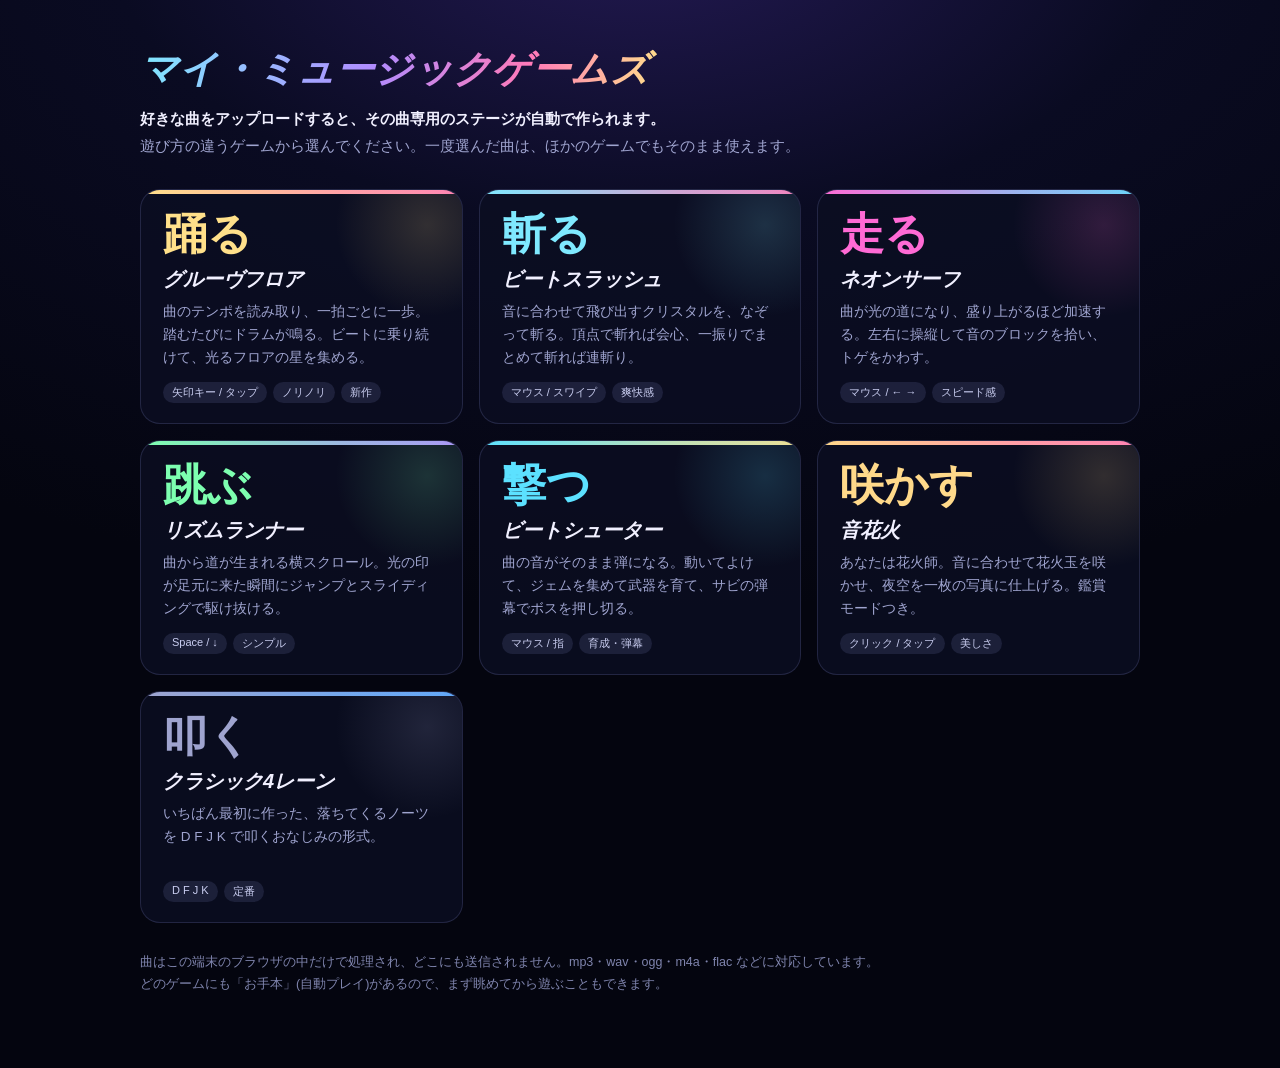
==== index.html @ d739644f "曲をアップロードして遊ぶ音楽ゲーム集 Co-Authored-By: Claude Fable 5.2 <noreply@anthropic.com>" ====
<!DOCTYPE html>
<html lang="ja">
<head>
<meta charset="UTF-8">
<meta name="viewport" content="width=device-width, initial-scale=1">
<title>マイ・ミュージックゲームズ</title>
<style>
  * { box-sizing: border-box; }
  html, body { margin: 0; min-height: 100%; background: #04050f; color: #f1f0ff;
    font-family: "Segoe UI", "Yu Gothic UI", "Hiragino Sans", Meiryo, sans-serif; }
  body { background: radial-gradient(1200px 700px at 50% -10%, #241a55 0%, #0a0b22 45%, #04050f 100%) fixed; }
  main { max-width: 1040px; margin: 0 auto; padding: 44px 20px 60px; }
  h1 { margin: 0; font-size: 38px; font-weight: 800; font-style: italic; letter-spacing: .01em;
    background: linear-gradient(100deg, #7fe9ff, #b08cff 45%, #ff7ab8 75%, #ffe08a);
    -webkit-background-clip: text; background-clip: text; color: transparent; display: inline-block; padding-right: 8px; }
  p.lead { color: #9fa4cf; margin: 10px 0 30px; line-height: 1.8; font-size: 15px; }
  p.lead b { color: #f1f0ff; }
  .grid { display: grid; grid-template-columns: repeat(auto-fill, minmax(300px, 1fr)); gap: 16px; }
  a.game { position: relative; display: block; text-decoration: none; color: inherit; border-radius: 20px; padding: 22px 22px 20px;
    background: rgba(12, 14, 34, .8); border: 1px solid rgba(160,175,255,.16); overflow: hidden;
    transition: transform .18s, border-color .18s, box-shadow .18s; }
  a.game::before { content: ""; position: absolute; inset: 0 0 auto 0; height: 4px; background: linear-gradient(90deg, var(--c1), var(--c2)); }
  a.game::after { content: ""; position: absolute; right: -60px; top: -60px; width: 190px; height: 190px; border-radius: 50%;
    background: radial-gradient(circle, var(--c1), transparent 68%); opacity: .16; transition: opacity .18s; }
  a.game:hover { transform: translateY(-4px); border-color: var(--c1); box-shadow: 0 18px 50px rgba(0,0,0,.5); }
  a.game:hover::after { opacity: .34; }
  .verb { font-size: 44px; font-weight: 800; line-height: 1; color: var(--c1); }
  .name { font-size: 20px; font-weight: 800; font-style: italic; margin-top: 10px; }
  .desc { color: #9fa4cf; font-size: 13.5px; line-height: 1.7; margin-top: 8px; min-height: 4.9em; }
  .tags { margin-top: 12px; display: flex; gap: 6px; flex-wrap: wrap; }
  .tags span { font-size: 11px; padding: 3px 9px; border-radius: 99px; background: rgba(160,175,255,.12); color: #c9cdf0; }
  .note { margin-top: 28px; color: #7f84ad; font-size: 12.5px; line-height: 1.8; }
  .note a { color: #9fa4cf; }
</style>
</head>
<body>
<main>
  <h1>マイ・ミュージックゲームズ</h1>
  <p class="lead"><b>好きな曲をアップロードすると、その曲専用のステージが自動で作られます。</b><br>
    遊び方の違うゲームから選んでください。一度選んだ曲は、ほかのゲームでもそのまま使えます。</p>
  <div class="grid">
    <a class="game" href="groove.html" style="--c1:#ffe08a;--c2:#ff7ab8">
      <div class="verb">踊る</div><div class="name">グルーヴフロア</div>
      <div class="desc">曲のテンポを読み取り、一拍ごとに一歩。踏むたびにドラムが鳴る。ビートに乗り続けて、光るフロアの星を集める。</div>
      <div class="tags"><span>矢印キー / タップ</span><span>ノリノリ</span><span>新作</span></div></a>
    <a class="game" href="slash.html" style="--c1:#7fe9ff;--c2:#ff7ab8">
      <div class="verb">斬る</div><div class="name">ビートスラッシュ</div>
      <div class="desc">音に合わせて飛び出すクリスタルを、なぞって斬る。頂点で斬れば会心、一振りでまとめて斬れば連斬り。</div>
      <div class="tags"><span>マウス / スワイプ</span><span>爽快感</span></div></a>
    <a class="game" href="surf.html" style="--c1:#ff6ad5;--c2:#5ce1ff">
      <div class="verb">走る</div><div class="name">ネオンサーフ</div>
      <div class="desc">曲が光の道になり、盛り上がるほど加速する。左右に操縦して音のブロックを拾い、トゲをかわす。</div>
      <div class="tags"><span>マウス / ← →</span><span>スピード感</span></div></a>
    <a class="game" href="runner.html" style="--c1:#7dffb0;--c2:#b08cff">
      <div class="verb">跳ぶ</div><div class="name">リズムランナー</div>
      <div class="desc">曲から道が生まれる横スクロール。光の印が足元に来た瞬間にジャンプとスライディングで駆け抜ける。</div>
      <div class="tags"><span>Space / ↓</span><span>シンプル</span></div></a>
    <a class="game" href="shooter.html" style="--c1:#5ce1ff;--c2:#ffe08a">
      <div class="verb">撃つ</div><div class="name">ビートシューター</div>
      <div class="desc">曲の音がそのまま弾になる。動いてよけて、ジェムを集めて武器を育て、サビの弾幕でボスを押し切る。</div>
      <div class="tags"><span>マウス / 指</span><span>育成・弾幕</span></div></a>
    <a class="game" href="hanabi.html" style="--c1:#ffd98a;--c2:#ff7ab8">
      <div class="verb">咲かす</div><div class="name">音花火</div>
      <div class="desc">あなたは花火師。音に合わせて花火玉を咲かせ、夜空を一枚の写真に仕上げる。鑑賞モードつき。</div>
      <div class="tags"><span>クリック / タップ</span><span>美しさ</span></div></a>
    <a class="game" href="classic.html" style="--c1:#9fa4cf;--c2:#5aa9ff">
      <div class="verb">叩く</div><div class="name">クラシック4レーン</div>
      <div class="desc">いちばん最初に作った、落ちてくるノーツを D F J K で叩くおなじみの形式。</div>
      <div class="tags"><span>D F J K</span><span>定番</span></div></a>
  </div>
  <p class="note">曲はこの端末のブラウザの中だけで処理され、どこにも送信されません。mp3・wav・ogg・m4a・flac などに対応しています。<br>
    どのゲームにも「お手本」(自動プレイ)があるので、まず眺めてから遊ぶこともできます。</p>
</main>
</body>
</html>
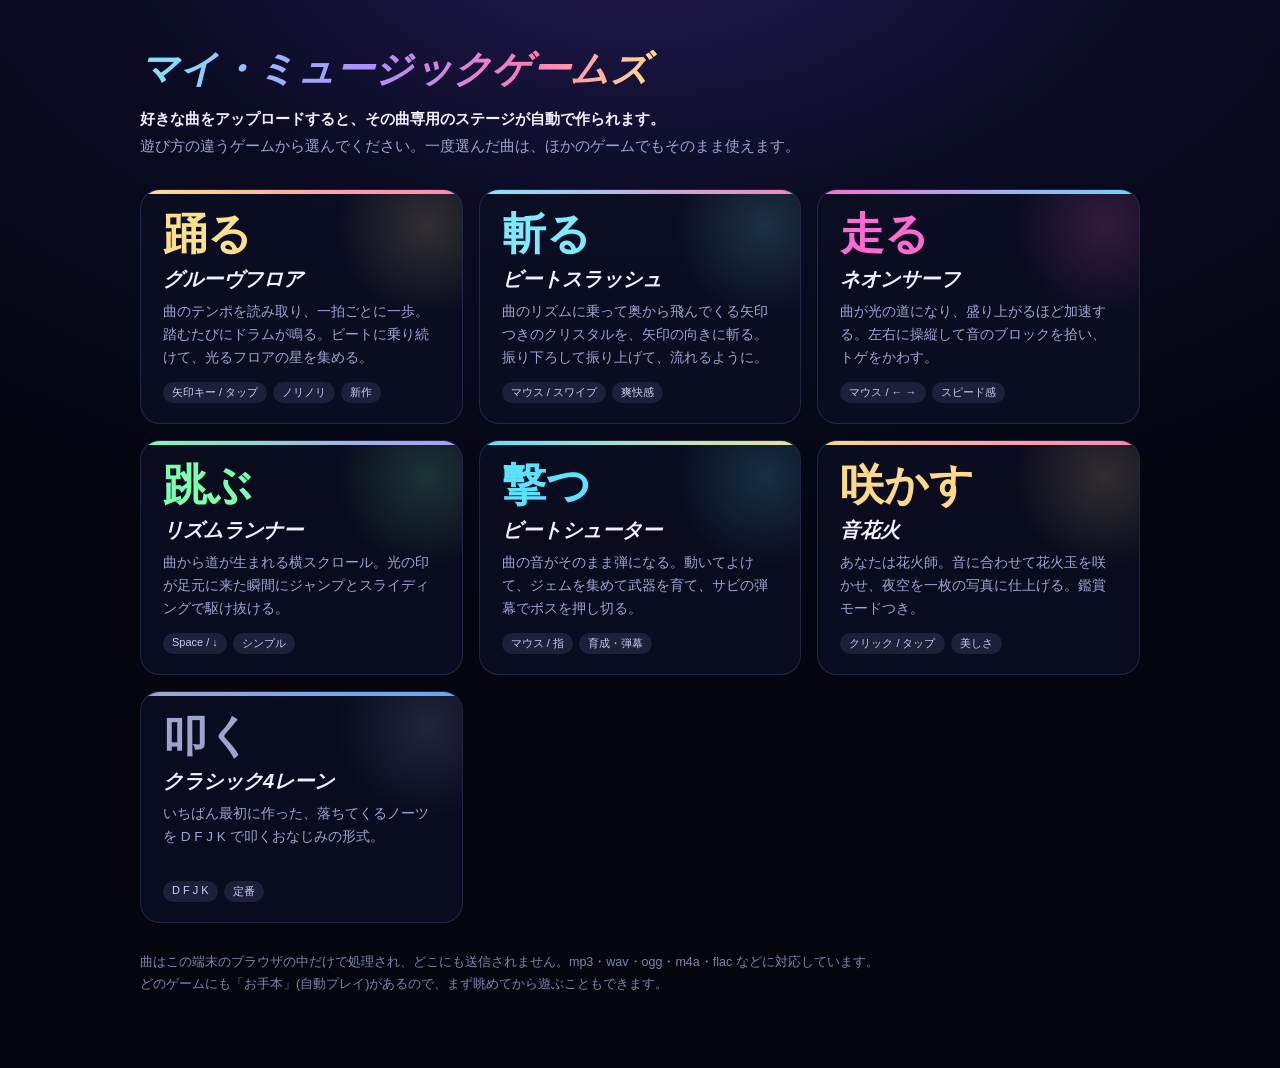
==== commit b85f3c02: "ビートスラッシュ: 奥から来る矢印つきの的を、向きに合わせて斬る形に作り替え - 光の回廊の奥からクリスタルが拍に合わせて近づき、手前の枠で斬る - 矢印の向きで判定。振り下ろし→振り上げと手が往復す" ====
--- a/index.html
+++ b/index.html
@@ -45,7 +45,7 @@
       <div class="tags"><span>矢印キー / タップ</span><span>ノリノリ</span><span>新作</span></div></a>
     <a class="game" href="slash.html" style="--c1:#7fe9ff;--c2:#ff7ab8">
       <div class="verb">斬る</div><div class="name">ビートスラッシュ</div>
-      <div class="desc">音に合わせて飛び出すクリスタルを、なぞって斬る。頂点で斬れば会心、一振りでまとめて斬れば連斬り。</div>
+      <div class="desc">曲のリズムに乗って奥から飛んでくる矢印つきのクリスタルを、矢印の向きに斬る。振り下ろして振り上げて、流れるように。</div>
       <div class="tags"><span>マウス / スワイプ</span><span>爽快感</span></div></a>
     <a class="game" href="surf.html" style="--c1:#ff6ad5;--c2:#5ce1ff">
       <div class="verb">走る</div><div class="name">ネオンサーフ</div>
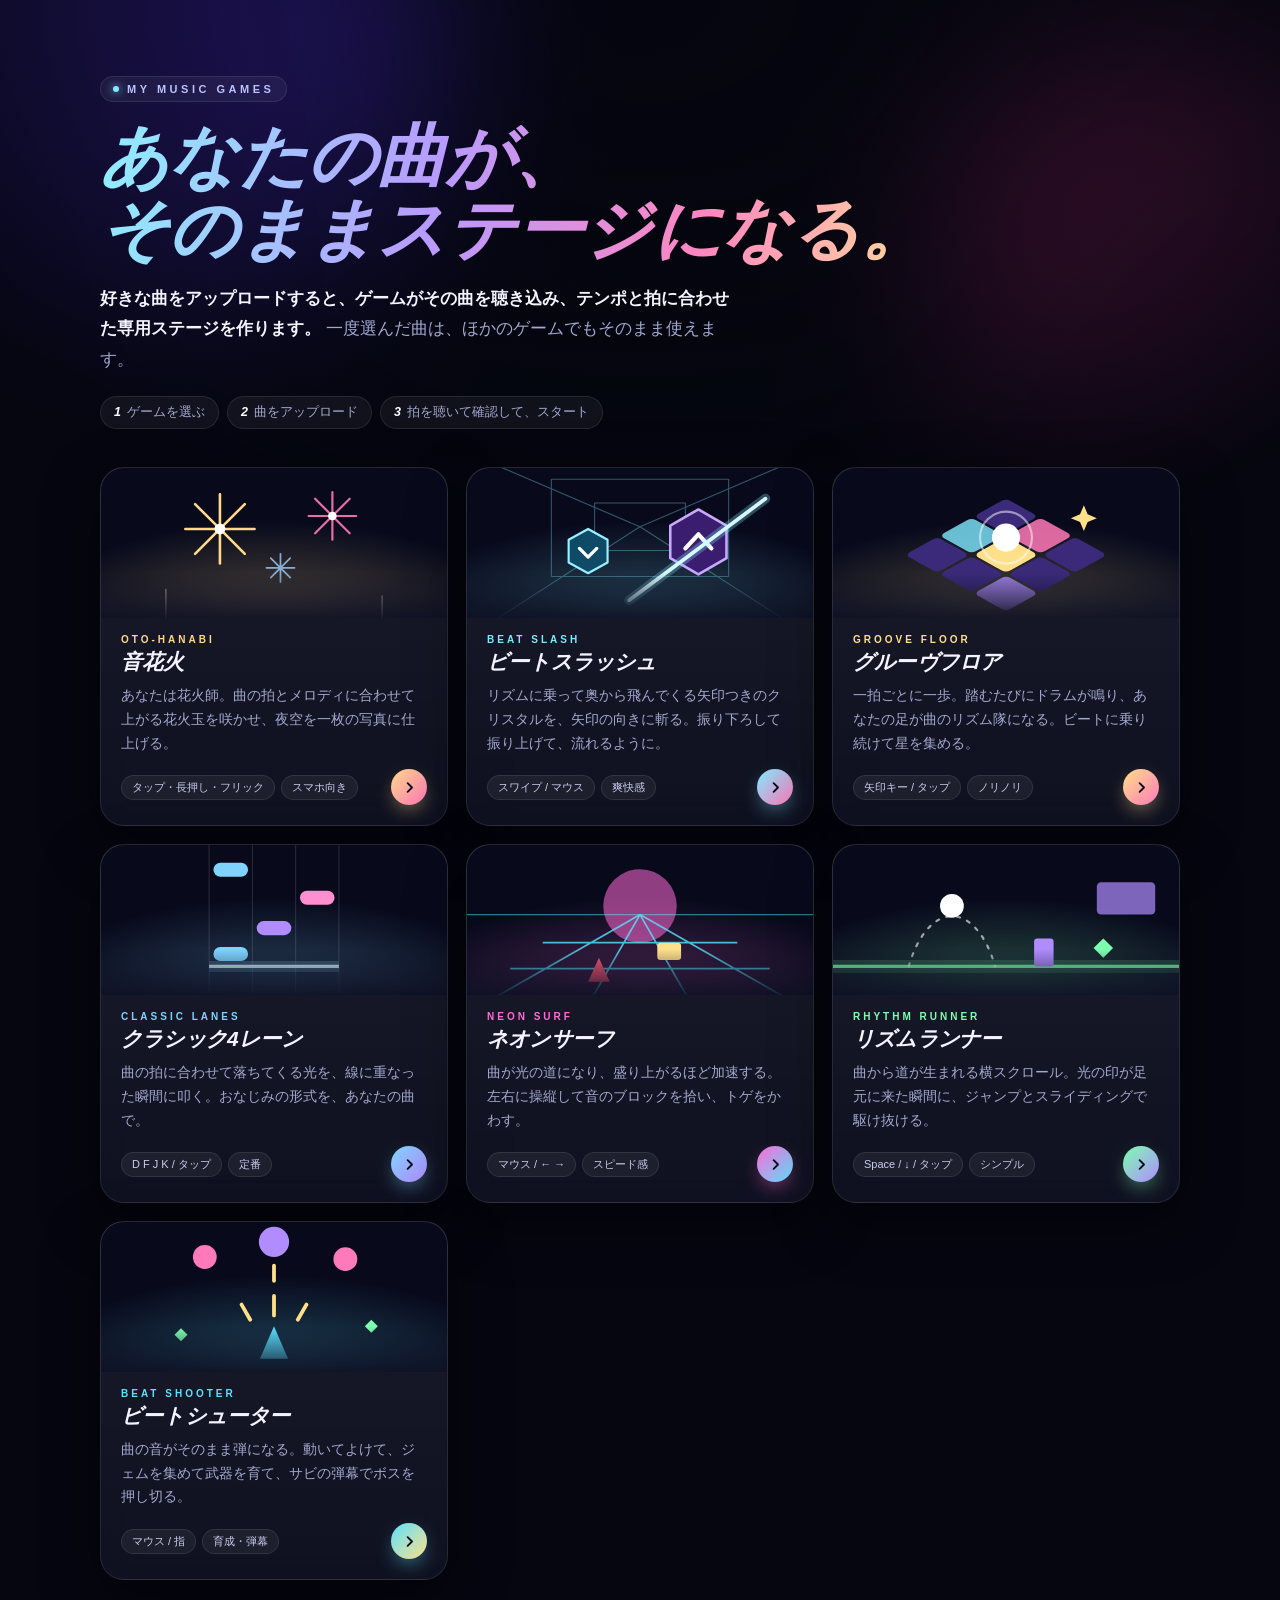
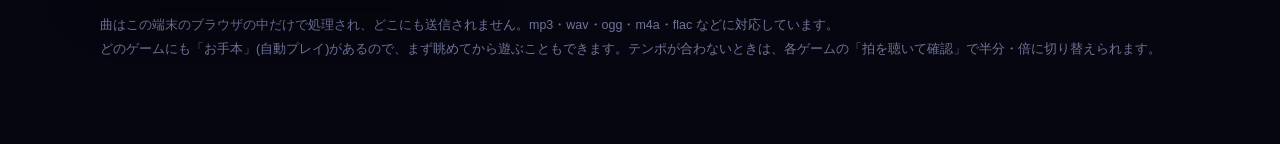
==== commit 2d022a1f: "全ゲーム: 曲の拍を聴き取って合わせる仕組みと、画面デザインの作り直し - 拍検出を動的計画法ベースに作り直し、テンポが揺れる曲にも追従 - 全ゲームの譜面を拍に合わせる(拍への寄せ、拍の穴埋め、盛り" ====
--- a/index.html
+++ b/index.html
@@ -3,73 +3,156 @@
 <head>
 <meta charset="UTF-8">
 <meta name="viewport" content="width=device-width, initial-scale=1">
+<meta name="theme-color" content="#05060f">
 <title>マイ・ミュージックゲームズ</title>
 <style>
-  * { box-sizing: border-box; }
-  html, body { margin: 0; min-height: 100%; background: #04050f; color: #f1f0ff;
-    font-family: "Segoe UI", "Yu Gothic UI", "Hiragino Sans", Meiryo, sans-serif; }
-  body { background: radial-gradient(1200px 700px at 50% -10%, #241a55 0%, #0a0b22 45%, #04050f 100%) fixed; }
-  main { max-width: 1040px; margin: 0 auto; padding: 44px 20px 60px; }
-  h1 { margin: 0; font-size: 38px; font-weight: 800; font-style: italic; letter-spacing: .01em;
-    background: linear-gradient(100deg, #7fe9ff, #b08cff 45%, #ff7ab8 75%, #ffe08a);
-    -webkit-background-clip: text; background-clip: text; color: transparent; display: inline-block; padding-right: 8px; }
-  p.lead { color: #9fa4cf; margin: 10px 0 30px; line-height: 1.8; font-size: 15px; }
-  p.lead b { color: #f1f0ff; }
-  .grid { display: grid; grid-template-columns: repeat(auto-fill, minmax(300px, 1fr)); gap: 16px; }
-  a.game { position: relative; display: block; text-decoration: none; color: inherit; border-radius: 20px; padding: 22px 22px 20px;
-    background: rgba(12, 14, 34, .8); border: 1px solid rgba(160,175,255,.16); overflow: hidden;
-    transition: transform .18s, border-color .18s, box-shadow .18s; }
-  a.game::before { content: ""; position: absolute; inset: 0 0 auto 0; height: 4px; background: linear-gradient(90deg, var(--c1), var(--c2)); }
-  a.game::after { content: ""; position: absolute; right: -60px; top: -60px; width: 190px; height: 190px; border-radius: 50%;
-    background: radial-gradient(circle, var(--c1), transparent 68%); opacity: .16; transition: opacity .18s; }
-  a.game:hover { transform: translateY(-4px); border-color: var(--c1); box-shadow: 0 18px 50px rgba(0,0,0,.5); }
-  a.game:hover::after { opacity: .34; }
-  .verb { font-size: 44px; font-weight: 800; line-height: 1; color: var(--c1); }
-  .name { font-size: 20px; font-weight: 800; font-style: italic; margin-top: 10px; }
-  .desc { color: #9fa4cf; font-size: 13.5px; line-height: 1.7; margin-top: 8px; min-height: 4.9em; }
-  .tags { margin-top: 12px; display: flex; gap: 6px; flex-wrap: wrap; }
-  .tags span { font-size: 11px; padding: 3px 9px; border-radius: 99px; background: rgba(160,175,255,.12); color: #c9cdf0; }
-  .note { margin-top: 28px; color: #7f84ad; font-size: 12.5px; line-height: 1.8; }
-  .note a { color: #9fa4cf; }
+  :root { --text: #f4f3ff; --sub: #a3a8cf; --dim: #6f7499; --line: rgba(255,255,255,.09); --ease: cubic-bezier(.2,.8,.2,1); }
+  * { box-sizing: border-box; -webkit-tap-highlight-color: transparent; }
+  html, body { margin: 0; min-height: 100%; background: #05060f; color: var(--text);
+    font-family: "Segoe UI", "Yu Gothic UI", "Hiragino Sans", "Noto Sans JP", Meiryo, sans-serif; font-feature-settings: "palt"; -webkit-font-smoothing: antialiased; }
+  .sky { position: fixed; inset: 0; overflow: hidden; z-index: 0; pointer-events: none; }
+  .sky i { position: absolute; border-radius: 50%; filter: blur(90px); opacity: .5; animation: drift 22s ease-in-out infinite alternate; }
+  .sky i:nth-child(1) { width: 46vmax; height: 46vmax; left: -12vmax; top: -18vmax; background: #4b2bd6; }
+  .sky i:nth-child(2) { width: 38vmax; height: 38vmax; right: -12vmax; top: 4vmax; background: #c2287e; animation-duration: 28s; animation-delay: -8s; }
+  .sky i:nth-child(3) { width: 42vmax; height: 42vmax; left: 22vmax; bottom: -26vmax; background: #0f6fb8; animation-duration: 34s; animation-delay: -15s; }
+  @keyframes drift { to { transform: translate(6vmax, 4vmax) scale(1.15); } }
+  .sky::after { content: ""; position: absolute; inset: 0; background: radial-gradient(1200px 800px at 50% 0%, transparent, #05060f 78%); }
+  main { position: relative; z-index: 1; max-width: 1120px; margin: 0 auto; padding: clamp(36px, 7vw, 76px) 20px 70px; }
+  .eyebrow { display: inline-flex; align-items: center; gap: 8px; font-size: 11px; font-weight: 700; letter-spacing: .32em; color: #b9c3ff;
+    padding: 6px 12px; border-radius: 99px; border: 1px solid var(--line); background: rgba(255,255,255,.05); }
+  .eyebrow::before { content: ""; width: 6px; height: 6px; border-radius: 50%; background: #7fe9ff; box-shadow: 0 0 10px #7fe9ff; animation: beat 1s infinite; }
+  @keyframes beat { 0% { transform: scale(1.8); } 40%, 100% { transform: scale(1); } }
+  h1 { margin: 18px 0 0; font-size: clamp(34px, 6.4vw, 68px); line-height: 1.08; font-weight: 800; font-style: italic; letter-spacing: -.01em;
+    background: linear-gradient(100deg, #8fefff, #b79bff 40%, #ff86c0 72%, #ffe29a); -webkit-background-clip: text; background-clip: text; color: transparent;
+    display: inline-block; padding-right: 12px; }
+  p.lead { color: var(--sub); margin: 16px 0 0; line-height: 1.85; font-size: clamp(14px, 1.7vw, 16.5px); max-width: 640px; }
+  p.lead b { color: var(--text); font-weight: 600; }
+  .steps { display: flex; flex-wrap: wrap; gap: 8px; margin-top: 22px; }
+  .steps span { font-size: 12.5px; color: var(--sub); padding: 7px 13px; border-radius: 99px; background: rgba(255,255,255,.05); border: 1px solid var(--line); }
+  .steps b { color: #fff; margin-right: 6px; font-weight: 800; font-style: italic; }
+  .grid { display: grid; grid-template-columns: repeat(auto-fill, minmax(310px, 1fr)); gap: 18px; margin-top: 38px; }
+  a.game { position: relative; display: flex; flex-direction: column; text-decoration: none; color: inherit; border-radius: 24px; overflow: hidden;
+    background: linear-gradient(180deg, rgba(255,255,255,.07), rgba(255,255,255,.02)), rgba(14,16,36,.66); border: 1px solid var(--line);
+    backdrop-filter: blur(18px); -webkit-backdrop-filter: blur(18px); box-shadow: 0 20px 60px rgba(0,0,0,.4), inset 0 1px 0 rgba(255,255,255,.08);
+    transition: transform .35s var(--ease), border-color .35s, box-shadow .35s; animation: rise .7s var(--ease) both; }
+  a.game:nth-child(2) { animation-delay: .05s; } a.game:nth-child(3) { animation-delay: .1s; } a.game:nth-child(4) { animation-delay: .15s; }
+  a.game:nth-child(5) { animation-delay: .2s; } a.game:nth-child(6) { animation-delay: .25s; } a.game:nth-child(7) { animation-delay: .3s; }
+  @keyframes rise { from { opacity: 0; transform: translateY(18px); } }
+  a.game:hover { transform: translateY(-6px); border-color: var(--c1); box-shadow: 0 30px 80px rgba(0,0,0,.55), 0 0 60px -24px var(--c1); }
+  a.game:active { transform: translateY(-2px) scale(.99); }
+  .art { position: relative; height: 150px; overflow: hidden; background: radial-gradient(120% 120% at 50% 110%, color-mix(in srgb, var(--c1) 34%, transparent), transparent 62%), #080a1c; }
+  .art svg { position: absolute; inset: 0; width: 100%; height: 100%; transition: transform .6s var(--ease); }
+  a.game:hover .art svg { transform: scale(1.07); }
+  .art::after { content: ""; position: absolute; inset: auto 0 0 0; height: 46px; background: linear-gradient(transparent, rgba(14,16,36,.9)); }
+  .new { position: absolute; left: 14px; top: 14px; z-index: 2; font-size: 10.5px; font-weight: 800; letter-spacing: .14em; color: #0a0d1c; padding: 4px 10px; border-radius: 99px;
+    background: linear-gradient(100deg, var(--c1), var(--c2)); }
+  .body { padding: 16px 20px 20px; display: flex; flex-direction: column; flex: 1; }
+  .name { font-size: 21px; font-weight: 800; font-style: italic; letter-spacing: .01em; }
+  .en { font-size: 10px; letter-spacing: .3em; color: var(--c1); font-weight: 700; margin-bottom: 3px; }
+  .desc { color: var(--sub); font-size: 13.5px; line-height: 1.75; margin-top: 8px; flex: 1; }
+  .foot { display: flex; align-items: center; gap: 6px; margin-top: 14px; flex-wrap: wrap; }
+  .foot span { font-size: 11px; padding: 4px 10px; border-radius: 99px; background: rgba(255,255,255,.06); border: 1px solid var(--line); color: #c9cdf0; }
+  .go { margin-left: auto; width: 36px; height: 36px; border-radius: 50%; display: grid; place-items: center; color: #0a0d1c; flex: none;
+    background: linear-gradient(135deg, var(--c1), var(--c2)); transition: transform .35s var(--ease); box-shadow: 0 8px 22px -8px var(--c1); }
+  a.game:hover .go { transform: translateX(4px); }
+  .go svg { width: 15px; height: 15px; }
+  .note { margin-top: 34px; color: var(--dim); font-size: 12.5px; line-height: 1.9; }
+  @media (max-width: 520px) { .grid { grid-template-columns: 1fr; gap: 14px; margin-top: 28px; } .art { height: 132px; } }
+  @media (prefers-reduced-motion: reduce) { * { animation: none !important; transition: none !important; } }
 </style>
 </head>
 <body>
+<div class="sky"><i></i><i></i><i></i></div>
 <main>
-  <h1>マイ・ミュージックゲームズ</h1>
-  <p class="lead"><b>好きな曲をアップロードすると、その曲専用のステージが自動で作られます。</b><br>
-    遊び方の違うゲームから選んでください。一度選んだ曲は、ほかのゲームでもそのまま使えます。</p>
+  <span class="eyebrow">MY MUSIC GAMES</span><br>
+  <h1>あなたの曲が、<br>そのままステージになる。</h1>
+  <p class="lead"><b>好きな曲をアップロードすると、ゲームがその曲を聴き込み、テンポと拍に合わせた専用ステージを作ります。</b>
+    一度選んだ曲は、ほかのゲームでもそのまま使えます。</p>
+  <div class="steps"><span><b>1</b>ゲームを選ぶ</span><span><b>2</b>曲をアップロード</span><span><b>3</b>拍を聴いて確認して、スタート</span></div>
+
   <div class="grid">
+    <a class="game" href="hanabi.html" style="--c1:#ffd98a;--c2:#ff7ab8">
+      <div class="art"><svg viewBox="0 0 320 150" preserveAspectRatio="xMidYMid slice" fill="none" stroke-linecap="round">
+        <g stroke="#ffd98a" stroke-width="2.4"><path d="M110 62V30M110 62l23-23M110 62h32M110 62l23 23M110 62v32M110 62l-23 23M110 62H78M110 62L87 39"/></g>
+        <g stroke="#ff7ab8" stroke-width="2" opacity=".9"><path d="M214 50V28M214 50l16-16M214 50h22M214 50l16 16M214 50v22M214 50l-16 16M214 50h-22M214 50l-16-16"/></g>
+        <g stroke="#9fd0ff" stroke-width="1.6" opacity=".8"><path d="M166 98v-13M166 98l9-9M166 98h13M166 98l9 9M166 98v13M166 98l-9 9M166 98h-13M166 98l-9-9"/></g>
+        <circle cx="110" cy="62" r="5" fill="#fff" stroke="none"/><circle cx="214" cy="50" r="4" fill="#fff" stroke="none"/>
+        <path d="M60 150V118M260 150v-26" stroke="#ffe9b8" stroke-width="1.5" opacity=".5"/></svg></div>
+      <div class="body"><div class="en">OTO-HANABI</div><div class="name">音花火</div>
+        <div class="desc">あなたは花火師。曲の拍とメロディに合わせて上がる花火玉を咲かせ、夜空を一枚の写真に仕上げる。</div>
+        <div class="foot"><span>タップ・長押し・フリック</span><span>スマホ向き</span>
+          <i class="go"><svg viewBox="0 0 24 24" fill="none" stroke="currentColor" stroke-width="3" stroke-linecap="round" stroke-linejoin="round"><path d="M9 5l7 7-7 7"/></svg></i></div></div></a>
+
+    <a class="game" href="slash.html" style="--c1:#7fe9ff;--c2:#ff7ab8">
+      <div class="art"><svg viewBox="0 0 320 150" preserveAspectRatio="xMidYMid slice" fill="none" stroke-linecap="round" stroke-linejoin="round">
+        <g stroke="#7fe9ff" opacity=".35"><path d="M160 60L20 0M160 60L300 0M160 60L20 150M160 60l140 90"/><rect x="118" y="38" width="84" height="44"/><rect x="78" y="16" width="164" height="90"/></g>
+        <path d="M214 44l26 15v30l-26 15-26-15V59z" fill="#3a1d6e" stroke="#c9a8ff" stroke-width="2.4"/>
+        <path d="M202 80l12-13 12 13" stroke="#fff" stroke-width="4"/>
+        <path d="M112 62l18 10v21l-18 10-18-10V72z" fill="#0f4a66" stroke="#9af0ff" stroke-width="2"/>
+        <path d="M104 80l8 8 8-8" stroke="#fff" stroke-width="3"/>
+        <path d="M150 128L276 34" stroke="#fff" stroke-width="3.5"/><path d="M150 128L276 34" stroke="#7fe9ff" stroke-width="9" opacity=".3"/></svg></div>
+      <div class="body"><div class="en">BEAT SLASH</div><div class="name">ビートスラッシュ</div>
+        <div class="desc">リズムに乗って奥から飛んでくる矢印つきのクリスタルを、矢印の向きに斬る。振り下ろして振り上げて、流れるように。</div>
+        <div class="foot"><span>スワイプ / マウス</span><span>爽快感</span>
+          <i class="go"><svg viewBox="0 0 24 24" fill="none" stroke="currentColor" stroke-width="3" stroke-linecap="round" stroke-linejoin="round"><path d="M9 5l7 7-7 7"/></svg></i></div></div></a>
+
     <a class="game" href="groove.html" style="--c1:#ffe08a;--c2:#ff7ab8">
-      <div class="verb">踊る</div><div class="name">グルーヴフロア</div>
-      <div class="desc">曲のテンポを読み取り、一拍ごとに一歩。踏むたびにドラムが鳴る。ビートに乗り続けて、光るフロアの星を集める。</div>
-      <div class="tags"><span>矢印キー / タップ</span><span>ノリノリ</span><span>新作</span></div></a>
-    <a class="game" href="slash.html" style="--c1:#7fe9ff;--c2:#ff7ab8">
-      <div class="verb">斬る</div><div class="name">ビートスラッシュ</div>
-      <div class="desc">曲のリズムに乗って奥から飛んでくる矢印つきのクリスタルを、矢印の向きに斬る。振り下ろして振り上げて、流れるように。</div>
-      <div class="tags"><span>マウス / スワイプ</span><span>爽快感</span></div></a>
+      <div class="art"><svg viewBox="0 0 320 150" preserveAspectRatio="xMidYMid slice">
+        <g transform="translate(160 86) scale(1 .56) rotate(45)">
+          <rect x="-66" y="-66" width="42" height="42" rx="6" fill="#3b2a7a"/><rect x="-21" y="-66" width="42" height="42" rx="6" fill="#ff7ab8" opacity=".85"/><rect x="24" y="-66" width="42" height="42" rx="6" fill="#3b2a7a"/>
+          <rect x="-66" y="-21" width="42" height="42" rx="6" fill="#7fe9ff" opacity=".8"/><rect x="-21" y="-21" width="42" height="42" rx="6" fill="#ffe08a"/><rect x="24" y="-21" width="42" height="42" rx="6" fill="#3b2a7a"/>
+          <rect x="-66" y="24" width="42" height="42" rx="6" fill="#3b2a7a"/><rect x="-21" y="24" width="42" height="42" rx="6" fill="#3b2a7a"/><rect x="24" y="24" width="42" height="42" rx="6" fill="#b08cff" opacity=".85"/></g>
+        <circle cx="160" cy="70" r="13" fill="#fff"/><circle cx="160" cy="70" r="24" fill="none" stroke="#fff" stroke-width="2" opacity=".5"/>
+        <path d="M232 40l3.5 8.5L244 52l-8.5 3.5L232 64l-3.5-8.5L220 52l8.500-3.500z" fill="#ffe08a"/></svg></div>
+      <div class="body"><div class="en">GROOVE FLOOR</div><div class="name">グルーヴフロア</div>
+        <div class="desc">一拍ごとに一歩。踏むたびにドラムが鳴り、あなたの足が曲のリズム隊になる。ビートに乗り続けて星を集める。</div>
+        <div class="foot"><span>矢印キー / タップ</span><span>ノリノリ</span>
+          <i class="go"><svg viewBox="0 0 24 24" fill="none" stroke="currentColor" stroke-width="3" stroke-linecap="round" stroke-linejoin="round"><path d="M9 5l7 7-7 7"/></svg></i></div></div></a>
+
+    <a class="game" href="classic.html" style="--c1:#7fd4ff;--c2:#b08cff">
+      <div class="art"><svg viewBox="0 0 320 150" preserveAspectRatio="xMidYMid slice">
+        <g stroke="#fff" opacity=".12"><path d="M100 0v150M140 0v150M180 0v150M220 0v150"/></g>
+        <rect x="104" y="22" width="32" height="13" rx="6.5" fill="#7fd4ff"/><rect x="184" y="48" width="32" height="13" rx="6.5" fill="#ff8fd0"/>
+        <rect x="144" y="76" width="32" height="13" rx="6.5" fill="#b08cff"/><rect x="104" y="100" width="32" height="13" rx="6.500" fill="#7fd4ff"/>
+        <path d="M100 118h120" stroke="#fff" stroke-width="3"/><path d="M100 118h120" stroke="#7fd4ff" stroke-width="10" opacity=".25"/></svg></div>
+      <div class="body"><div class="en">CLASSIC LANES</div><div class="name">クラシック4レーン</div>
+        <div class="desc">曲の拍に合わせて落ちてくる光を、線に重なった瞬間に叩く。おなじみの形式を、あなたの曲で。</div>
+        <div class="foot"><span>D F J K / タップ</span><span>定番</span>
+          <i class="go"><svg viewBox="0 0 24 24" fill="none" stroke="currentColor" stroke-width="3" stroke-linecap="round" stroke-linejoin="round"><path d="M9 5l7 7-7 7"/></svg></i></div></div></a>
+
     <a class="game" href="surf.html" style="--c1:#ff6ad5;--c2:#5ce1ff">
-      <div class="verb">走る</div><div class="name">ネオンサーフ</div>
-      <div class="desc">曲が光の道になり、盛り上がるほど加速する。左右に操縦して音のブロックを拾い、トゲをかわす。</div>
-      <div class="tags"><span>マウス / ← →</span><span>スピード感</span></div></a>
+      <div class="art"><svg viewBox="0 0 320 150" preserveAspectRatio="xMidYMid slice" fill="none">
+        <circle cx="160" cy="62" r="34" fill="#ff6ad5" opacity=".55"/><path d="M0 70h320" stroke="#5ce1ff" opacity=".5"/>
+        <g stroke="#5ce1ff" stroke-width="1.6" opacity=".8"><path d="M160 70L20 150M160 70l-46 80M160 70l46 80M160 70l140 80M70 96h180M40 120h240"/></g>
+        <rect x="176" y="96" width="22" height="16" rx="3" fill="#ffe08a"/><path d="M112 132l10-22 10 22z" fill="#ff5a7a"/></svg></div>
+      <div class="body"><div class="en">NEON SURF</div><div class="name">ネオンサーフ</div>
+        <div class="desc">曲が光の道になり、盛り上がるほど加速する。左右に操縦して音のブロックを拾い、トゲをかわす。</div>
+        <div class="foot"><span>マウス / ← →</span><span>スピード感</span>
+          <i class="go"><svg viewBox="0 0 24 24" fill="none" stroke="currentColor" stroke-width="3" stroke-linecap="round" stroke-linejoin="round"><path d="M9 5l7 7-7 7"/></svg></i></div></div></a>
+
     <a class="game" href="runner.html" style="--c1:#7dffb0;--c2:#b08cff">
-      <div class="verb">跳ぶ</div><div class="name">リズムランナー</div>
-      <div class="desc">曲から道が生まれる横スクロール。光の印が足元に来た瞬間にジャンプとスライディングで駆け抜ける。</div>
-      <div class="tags"><span>Space / ↓</span><span>シンプル</span></div></a>
+      <div class="art"><svg viewBox="0 0 320 150" preserveAspectRatio="xMidYMid slice" fill="none" stroke-linecap="round">
+        <path d="M0 118h320" stroke="#7dffb0" stroke-width="3"/><path d="M0 118h320" stroke="#7dffb0" stroke-width="12" opacity=".18"/>
+        <path d="M70 118c18-62 62-62 80 0" stroke="#fff" stroke-width="2" stroke-dasharray="3 7" opacity=".6"/>
+        <circle cx="110" cy="62" r="11" fill="#fff"/><rect x="186" y="92" width="18" height="26" rx="3" fill="#b08cff"/>
+        <path d="M250 92l9 9-9 9-9-9z" fill="#7dffb0"/><rect x="244" y="40" width="54" height="30" rx="4" fill="#b08cff" opacity=".7"/></svg></div>
+      <div class="body"><div class="en">RHYTHM RUNNER</div><div class="name">リズムランナー</div>
+        <div class="desc">曲から道が生まれる横スクロール。光の印が足元に来た瞬間に、ジャンプとスライディングで駆け抜ける。</div>
+        <div class="foot"><span>Space / ↓ / タップ</span><span>シンプル</span>
+          <i class="go"><svg viewBox="0 0 24 24" fill="none" stroke="currentColor" stroke-width="3" stroke-linecap="round" stroke-linejoin="round"><path d="M9 5l7 7-7 7"/></svg></i></div></div></a>
+
     <a class="game" href="shooter.html" style="--c1:#5ce1ff;--c2:#ffe08a">
-      <div class="verb">撃つ</div><div class="name">ビートシューター</div>
-      <div class="desc">曲の音がそのまま弾になる。動いてよけて、ジェムを集めて武器を育て、サビの弾幕でボスを押し切る。</div>
-      <div class="tags"><span>マウス / 指</span><span>育成・弾幕</span></div></a>
-    <a class="game" href="hanabi.html" style="--c1:#ffd98a;--c2:#ff7ab8">
-      <div class="verb">咲かす</div><div class="name">音花火</div>
-      <div class="desc">あなたは花火師。音に合わせて花火玉を咲かせ、夜空を一枚の写真に仕上げる。鑑賞モードつき。</div>
-      <div class="tags"><span>クリック / タップ</span><span>美しさ</span></div></a>
-    <a class="game" href="classic.html" style="--c1:#9fa4cf;--c2:#5aa9ff">
-      <div class="verb">叩く</div><div class="name">クラシック4レーン</div>
-      <div class="desc">いちばん最初に作った、落ちてくるノーツを D F J K で叩くおなじみの形式。</div>
-      <div class="tags"><span>D F J K</span><span>定番</span></div></a>
+      <div class="art"><svg viewBox="0 0 320 150" preserveAspectRatio="xMidYMid slice" fill="none" stroke-linecap="round">
+        <path d="M160 132l-13 0 13-30 13 30z" fill="#5ce1ff"/><g stroke="#ffe08a" stroke-width="3.5"><path d="M160 92V74M160 60V46M138 96l-8-14M182 96l8-14"/></g>
+        <circle cx="96" cy="38" r="11" fill="#ff7ab8"/><circle cx="160" cy="24" r="14" fill="#b08cff"/><circle cx="226" cy="40" r="11" fill="#ff7ab8"/>
+        <path d="M250 96l6 6-6 6-6-6z" fill="#7dffb0"/><path d="M74 104l6 6-6 6-6-6z" fill="#7dffb0"/></svg></div>
+      <div class="body"><div class="en">BEAT SHOOTER</div><div class="name">ビートシューター</div>
+        <div class="desc">曲の音がそのまま弾になる。動いてよけて、ジェムを集めて武器を育て、サビの弾幕でボスを押し切る。</div>
+        <div class="foot"><span>マウス / 指</span><span>育成・弾幕</span>
+          <i class="go"><svg viewBox="0 0 24 24" fill="none" stroke="currentColor" stroke-width="3" stroke-linecap="round" stroke-linejoin="round"><path d="M9 5l7 7-7 7"/></svg></i></div></div></a>
   </div>
   <p class="note">曲はこの端末のブラウザの中だけで処理され、どこにも送信されません。mp3・wav・ogg・m4a・flac などに対応しています。<br>
-    どのゲームにも「お手本」(自動プレイ)があるので、まず眺めてから遊ぶこともできます。</p>
+    どのゲームにも「お手本」(自動プレイ)があるので、まず眺めてから遊ぶこともできます。テンポが合わないときは、各ゲームの「拍を聴いて確認」で半分・倍に切り替えられます。</p>
 </main>
 </body>
 </html>
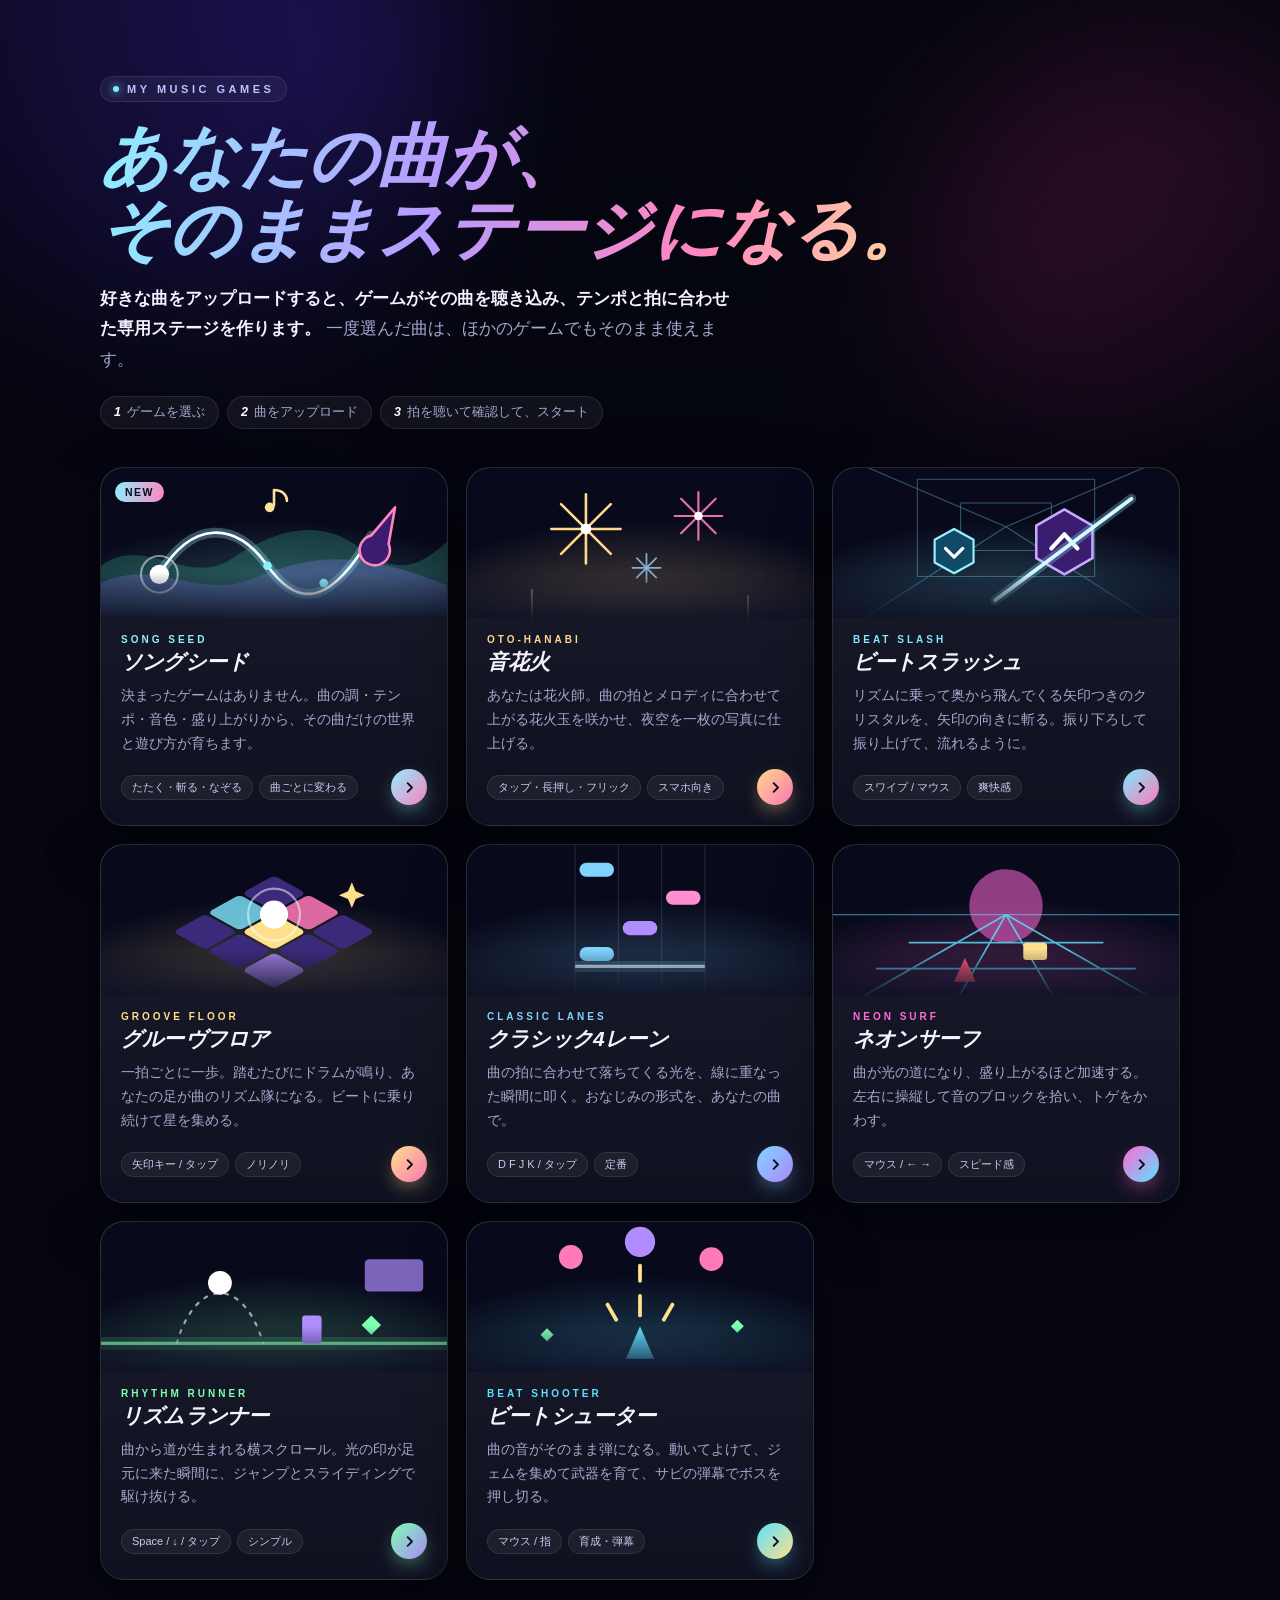
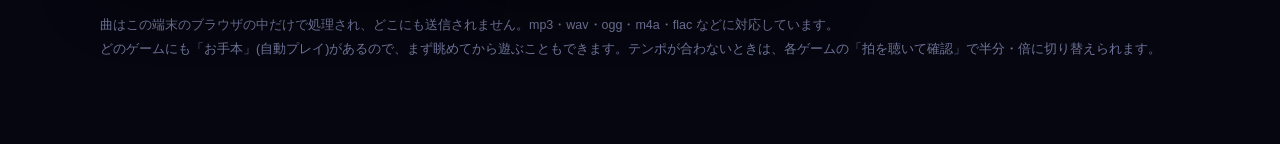
==== commit 720ada56: "ソングシード: 曲の特徴から世界と遊び方が決まるゲームを追加 - 調・テンポ・音色・打楽器の強さから世界(4種)と配色、的の形を決める - 盛り上がりの移り変わりに合わせて「なぞる・たたく・斬る」が切" ====
--- a/index.html
+++ b/index.html
@@ -36,7 +36,7 @@
     backdrop-filter: blur(18px); -webkit-backdrop-filter: blur(18px); box-shadow: 0 20px 60px rgba(0,0,0,.4), inset 0 1px 0 rgba(255,255,255,.08);
     transition: transform .35s var(--ease), border-color .35s, box-shadow .35s; animation: rise .7s var(--ease) both; }
   a.game:nth-child(2) { animation-delay: .05s; } a.game:nth-child(3) { animation-delay: .1s; } a.game:nth-child(4) { animation-delay: .15s; }
-  a.game:nth-child(5) { animation-delay: .2s; } a.game:nth-child(6) { animation-delay: .25s; } a.game:nth-child(7) { animation-delay: .3s; }
+  a.game:nth-child(5) { animation-delay: .2s; } a.game:nth-child(6) { animation-delay: .25s; } a.game:nth-child(7) { animation-delay: .3s; } a.game:nth-child(8) { animation-delay: .35s; }
   @keyframes rise { from { opacity: 0; transform: translateY(18px); } }
   a.game:hover { transform: translateY(-6px); border-color: var(--c1); box-shadow: 0 30px 80px rgba(0,0,0,.55), 0 0 60px -24px var(--c1); }
   a.game:active { transform: translateY(-2px) scale(.99); }
@@ -71,6 +71,22 @@
   <div class="steps"><span><b>1</b>ゲームを選ぶ</span><span><b>2</b>曲をアップロード</span><span><b>3</b>拍を聴いて確認して、スタート</span></div>
 
   <div class="grid">
+    <a class="game" href="seed.html" style="--c1:#8fefff;--c2:#ff86c0">
+      <span class="new">NEW</span>
+      <div class="art"><svg viewBox="0 0 320 150" preserveAspectRatio="xMidYMid slice" fill="none" stroke-linecap="round" stroke-linejoin="round">
+        <path d="M0 96c40-30 80 20 120-6s80-40 120-10 60 10 80-6v76H0z" fill="#3fd6a8" opacity=".22"/>
+        <path d="M0 112c50-24 90 16 140-4s90-30 180 6v36H0z" fill="#8f7bff" opacity=".28"/>
+        <path d="M54 104c30-50 70-50 100-8s60 34 96-28" stroke="#8fefff" stroke-width="9" opacity=".3"/>
+        <path d="M54 104c30-50 70-50 100-8s60 34 96-28" stroke="#fff" stroke-width="2.5"/>
+        <circle cx="54" cy="104" r="9" fill="#fff"/><circle cx="54" cy="104" r="17" stroke="#fff" stroke-width="2" opacity=".5"/>
+        <circle cx="154" cy="96" r="4" fill="#8fefff"/><circle cx="206" cy="112" r="4" fill="#8fefff"/>
+        <path d="M250 68l22-26-6 34a14 14 0 1 1-16-8z" fill="#3a1d6e" stroke="#ff86c0" stroke-width="2.4"/>
+        <path d="M160 40v-14M160 26c8 0 12 5 12 10" stroke="#ffe29a" stroke-width="2.4"/><circle cx="156" cy="42" r="4.500" fill="#ffe29a"/></svg></div>
+      <div class="body"><div class="en">SONG SEED</div><div class="name">ソングシード</div>
+        <div class="desc">決まったゲームはありません。曲の調・テンポ・音色・盛り上がりから、その曲だけの世界と遊び方が育ちます。</div>
+        <div class="foot"><span>たたく・斬る・なぞる</span><span>曲ごとに変わる</span>
+          <i class="go"><svg viewBox="0 0 24 24" fill="none" stroke="currentColor" stroke-width="3" stroke-linecap="round" stroke-linejoin="round"><path d="M9 5l7 7-7 7"/></svg></i></div></div></a>
+
     <a class="game" href="hanabi.html" style="--c1:#ffd98a;--c2:#ff7ab8">
       <div class="art"><svg viewBox="0 0 320 150" preserveAspectRatio="xMidYMid slice" fill="none" stroke-linecap="round">
         <g stroke="#ffd98a" stroke-width="2.4"><path d="M110 62V30M110 62l23-23M110 62h32M110 62l23 23M110 62v32M110 62l-23 23M110 62H78M110 62L87 39"/></g>
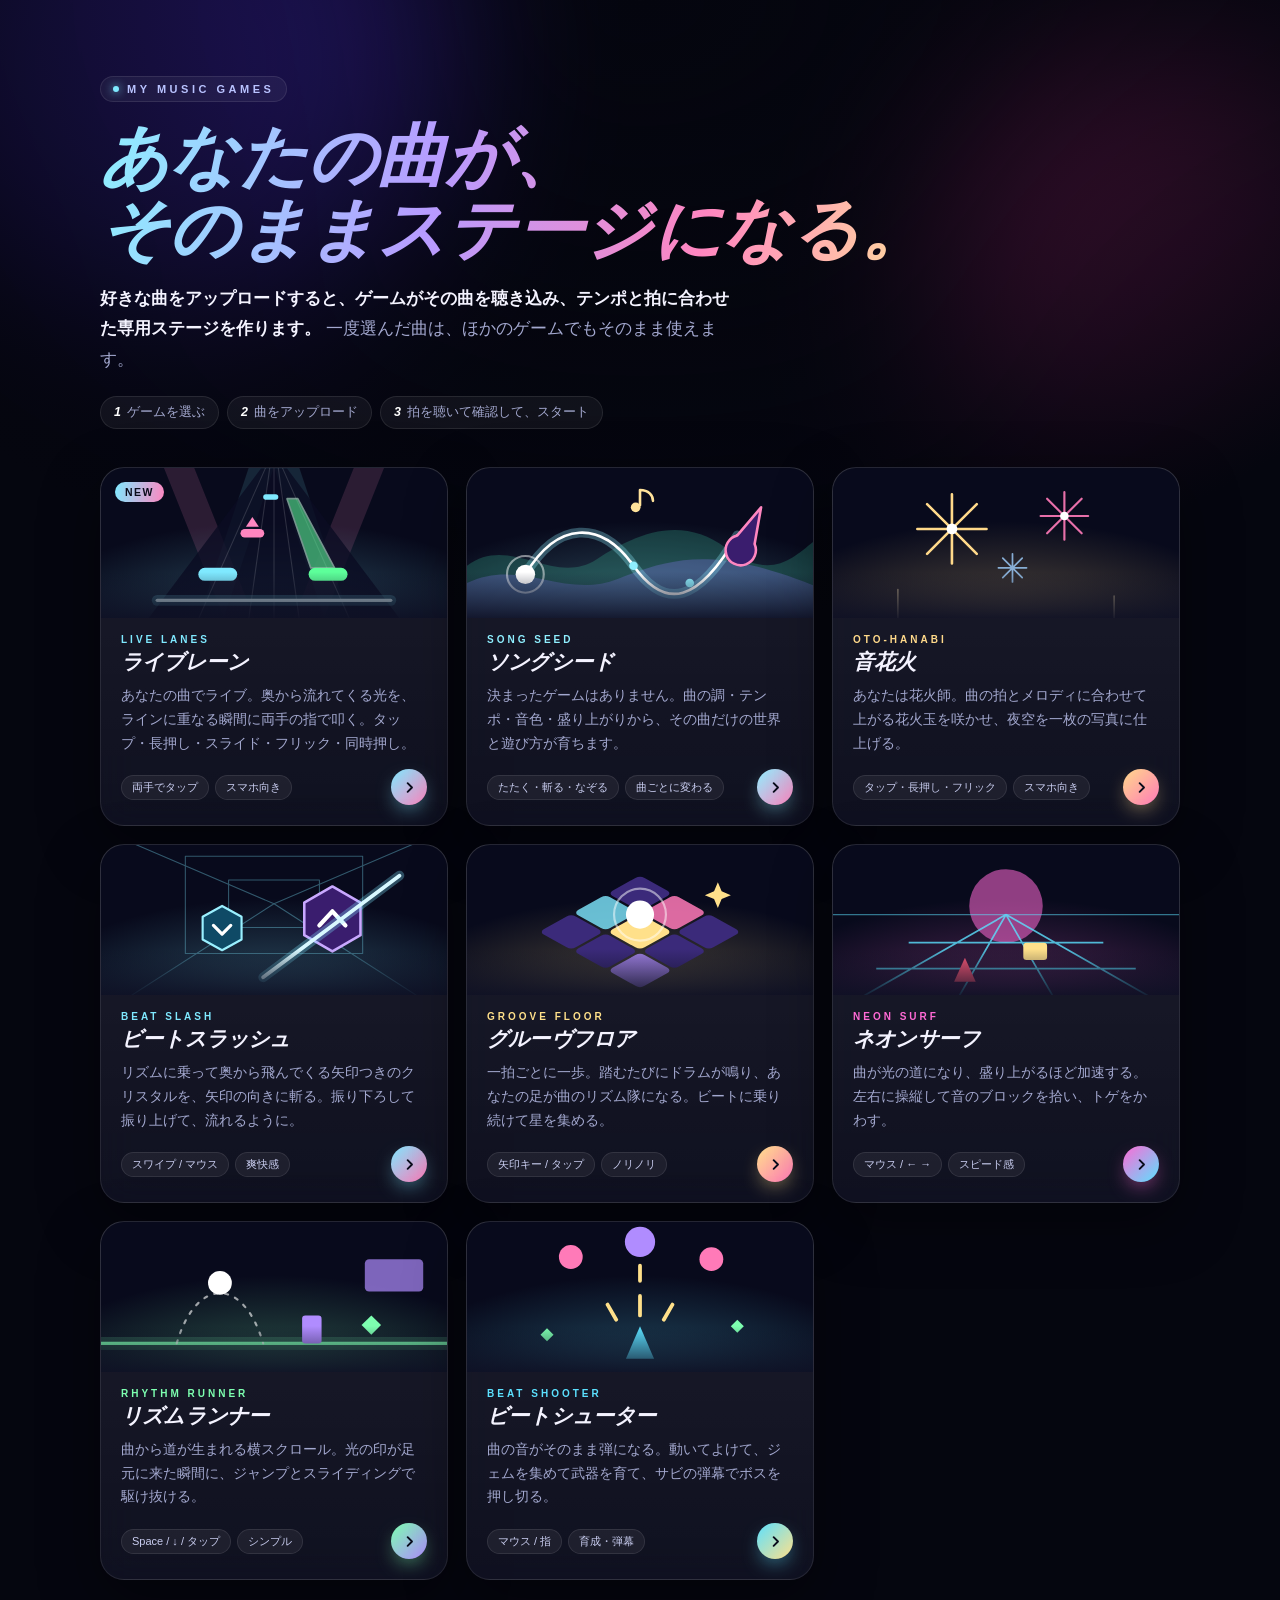
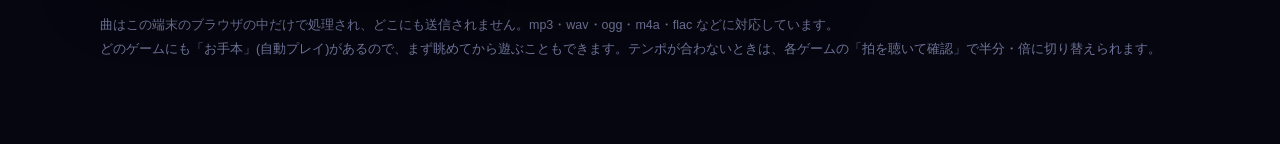
==== commit d76ee46f: "ライブレーン: 奥から流れるノーツを両手で叩くレーン式ゲームを追加 - タップ・長押し・スライド・フリック・同時押しを曲の拍に合わせて生成 - 複数の指での同時入力に対応(横向き7レーン / 縦向き5" ====
--- a/index.html
+++ b/index.html
@@ -71,8 +71,23 @@
   <div class="steps"><span><b>1</b>ゲームを選ぶ</span><span><b>2</b>曲をアップロード</span><span><b>3</b>拍を聴いて確認して、スタート</span></div>
 
   <div class="grid">
+    <a class="game" href="live.html" style="--c1:#7fe9ff;--c2:#ff86c0">
+      <span class="new">NEW</span>
+      <div class="art"><svg viewBox="0 0 320 150" preserveAspectRatio="xMidYMid slice" fill="none" stroke-linecap="round" stroke-linejoin="round">
+        <path d="M70 0l60 150M250 0l-60 150" stroke="#ff86c0" stroke-width="26" opacity=".14"/><path d="M150 0l-50 150M170 0l50 150" stroke="#7fe9ff" stroke-width="22" opacity=".12"/>
+        <path d="M148 6L40 150h240L172 6z" fill="#0a0c22" opacity=".8"/>
+        <g stroke="#fff" opacity=".14"><path d="M152 6L88 150M156 6l-20 144M160 6v144M164 6l20 144M168 6l64 144"/></g>
+        <path d="M172 34l10 0 34 64-22 0z" fill="#5dff9a" opacity=".55" stroke="#c9ffe0" stroke-width="1.5"/>
+        <rect x="150" y="30" width="14" height="5" rx="2.5" fill="#7fe9ff"/><rect x="129" y="62" width="22" height="8" rx="4" fill="#ff86c0"/>
+        <path d="M140 60l-6-9-6 9z" fill="#ff86c0" transform="translate(6 0)"/>
+        <rect x="90" y="98" width="36" height="12" rx="6" fill="#7fe9ff"/><rect x="192" y="98" width="36" height="12" rx="6" fill="#5dff9a"/>
+        <path d="M52 128h216" stroke="#fff" stroke-width="3"/><path d="M52 128h216" stroke="#7fe9ff" stroke-width="10" opacity=".25"/></svg></div>
+      <div class="body"><div class="en">LIVE LANES</div><div class="name">ライブレーン</div>
+        <div class="desc">あなたの曲でライブ。奥から流れてくる光を、ラインに重なる瞬間に両手の指で叩く。タップ・長押し・スライド・フリック・同時押し。</div>
+        <div class="foot"><span>両手でタップ</span><span>スマホ向き</span>
+          <i class="go"><svg viewBox="0 0 24 24" fill="none" stroke="currentColor" stroke-width="3" stroke-linecap="round" stroke-linejoin="round"><path d="M9 5l7 7-7 7"/></svg></i></div></div></a>
+
     <a class="game" href="seed.html" style="--c1:#8fefff;--c2:#ff86c0">
-      <span class="new">NEW</span>
       <div class="art"><svg viewBox="0 0 320 150" preserveAspectRatio="xMidYMid slice" fill="none" stroke-linecap="round" stroke-linejoin="round">
         <path d="M0 96c40-30 80 20 120-6s80-40 120-10 60 10 80-6v76H0z" fill="#3fd6a8" opacity=".22"/>
         <path d="M0 112c50-24 90 16 140-4s90-30 180 6v36H0z" fill="#8f7bff" opacity=".28"/>
@@ -125,17 +140,6 @@
         <div class="foot"><span>矢印キー / タップ</span><span>ノリノリ</span>
           <i class="go"><svg viewBox="0 0 24 24" fill="none" stroke="currentColor" stroke-width="3" stroke-linecap="round" stroke-linejoin="round"><path d="M9 5l7 7-7 7"/></svg></i></div></div></a>
 
-    <a class="game" href="classic.html" style="--c1:#7fd4ff;--c2:#b08cff">
-      <div class="art"><svg viewBox="0 0 320 150" preserveAspectRatio="xMidYMid slice">
-        <g stroke="#fff" opacity=".12"><path d="M100 0v150M140 0v150M180 0v150M220 0v150"/></g>
-        <rect x="104" y="22" width="32" height="13" rx="6.5" fill="#7fd4ff"/><rect x="184" y="48" width="32" height="13" rx="6.5" fill="#ff8fd0"/>
-        <rect x="144" y="76" width="32" height="13" rx="6.5" fill="#b08cff"/><rect x="104" y="100" width="32" height="13" rx="6.500" fill="#7fd4ff"/>
-        <path d="M100 118h120" stroke="#fff" stroke-width="3"/><path d="M100 118h120" stroke="#7fd4ff" stroke-width="10" opacity=".25"/></svg></div>
-      <div class="body"><div class="en">CLASSIC LANES</div><div class="name">クラシック4レーン</div>
-        <div class="desc">曲の拍に合わせて落ちてくる光を、線に重なった瞬間に叩く。おなじみの形式を、あなたの曲で。</div>
-        <div class="foot"><span>D F J K / タップ</span><span>定番</span>
-          <i class="go"><svg viewBox="0 0 24 24" fill="none" stroke="currentColor" stroke-width="3" stroke-linecap="round" stroke-linejoin="round"><path d="M9 5l7 7-7 7"/></svg></i></div></div></a>
-
     <a class="game" href="surf.html" style="--c1:#ff6ad5;--c2:#5ce1ff">
       <div class="art"><svg viewBox="0 0 320 150" preserveAspectRatio="xMidYMid slice" fill="none">
         <circle cx="160" cy="62" r="34" fill="#ff6ad5" opacity=".55"/><path d="M0 70h320" stroke="#5ce1ff" opacity=".5"/>
